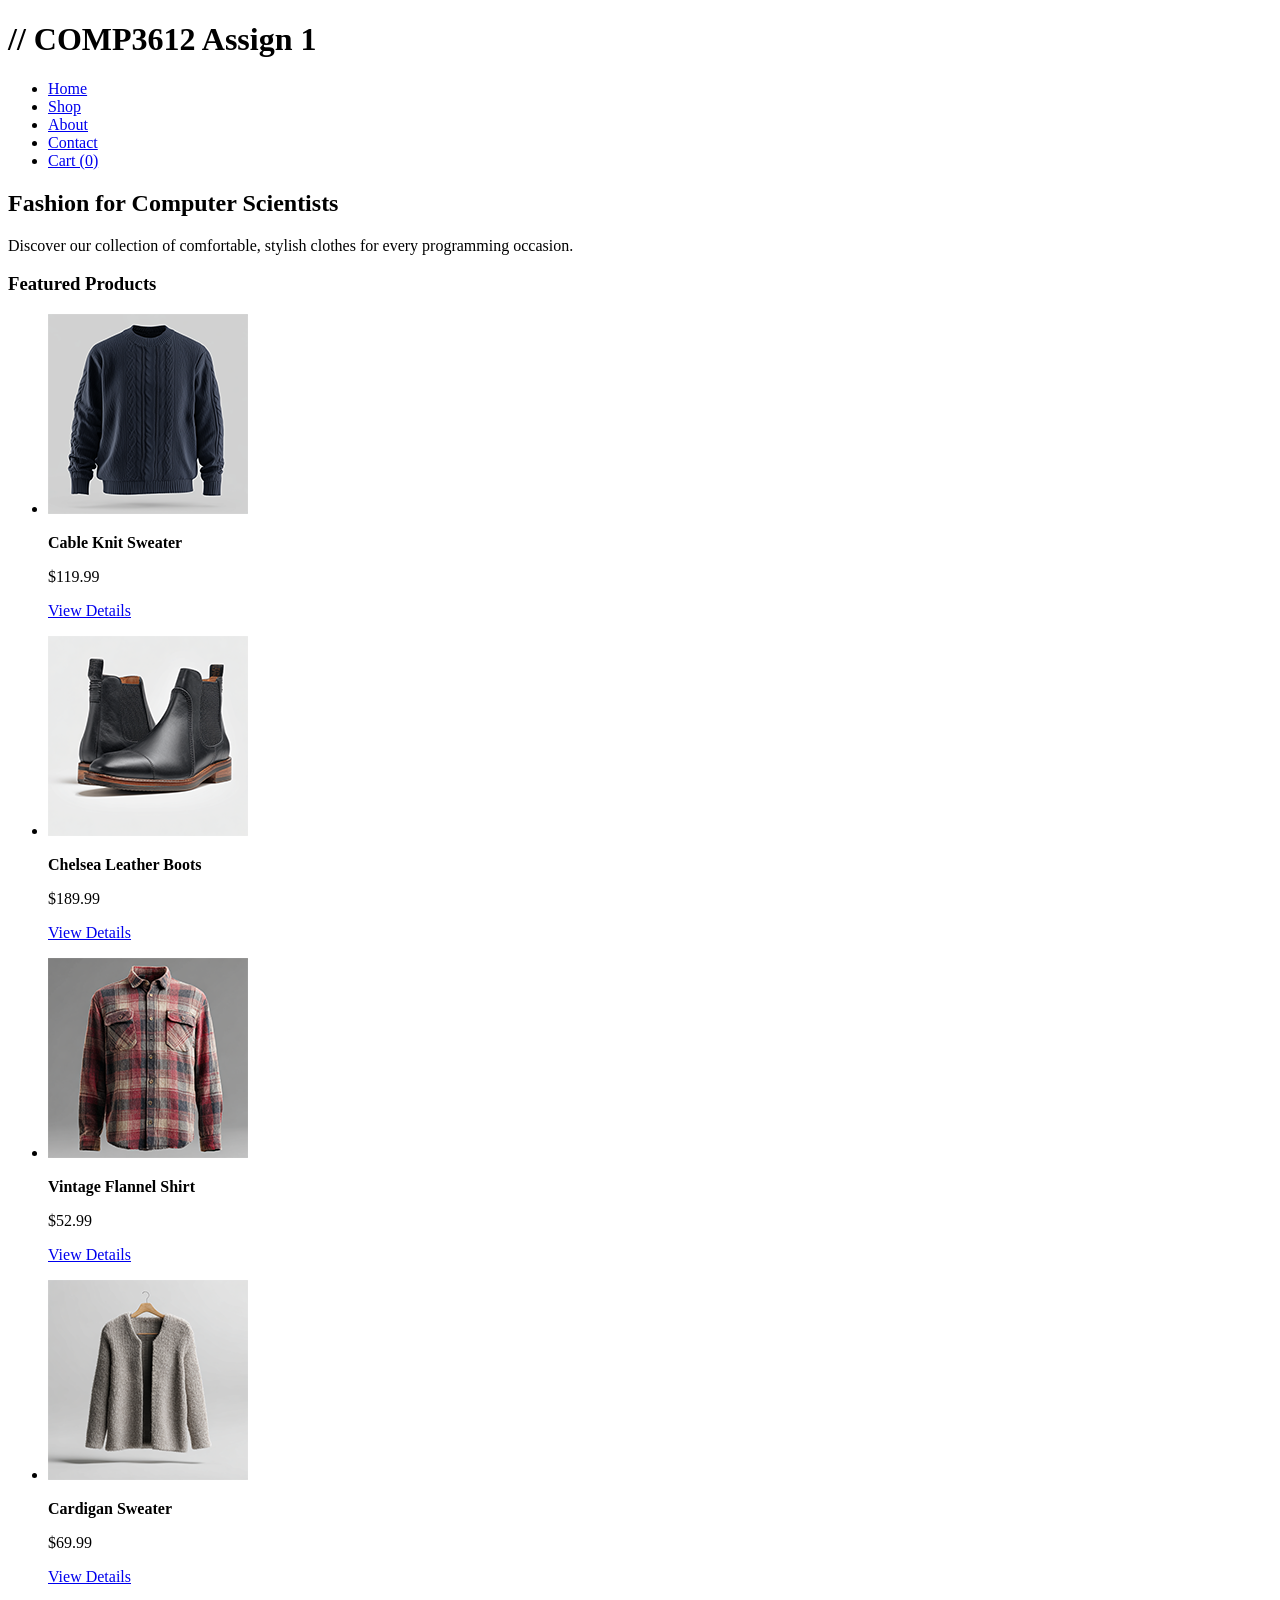
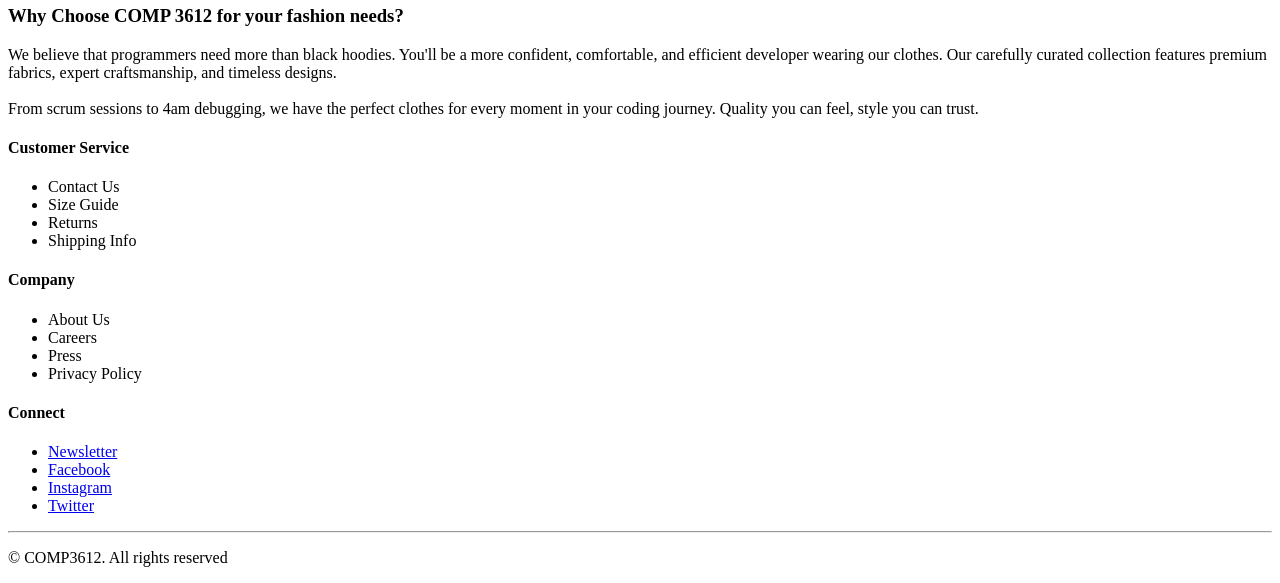
==== index.html @ 948bd1ad "started html code" ====
<!DOCTYPE html>
<header>
    <h1>
        // COMP3612 Assign 1
    </h1>

    <ul> 
        <li>
            <a href="index.html">Home</a>
        </li>
        <li>
            <a href="#">Shop</a>
        </li>
        <li>
            <a href="about.html">About</a>
        </li>
        <li>
            <a href="#">Contact</a>
        </li>
        <li>
            <a href="#">Cart (0)</a>
        </li>
    </ul>
</header>

<section>
    <h2>
        Fashion for Computer Scientists
    </h2>
    <p>
        Discover our collection of comfortable, stylish clothes for every programming occasion.
    </p>
</section>

<section>
    <h3>
        Featured Products
    </h3>

    <ul>
        <li>
            <img src="data/images/003-small-front.png" alt="Cable Knit Sweater">
            <p>
                <strong>
                    Cable Knit Sweater
                </strong>
            </p>
            <p>
                $119.99
            </p>
            <p>
                <a href="product.html">View Details</a>
            </p>
        </li>
        <li>
            <img src="data/images/008-small-front.png" alt="Chelsea Leather Boots">
            <p>
                <strong>
                    Chelsea Leather Boots
                </strong>
            </p>
            <p>
                $189.99
            </p>
            <p>
                <a href="#">View Details</a>
            </p>
        </li>
        <li>
            <img src="data/images/011-small-front.png" alt="Vintage Flannel Shirt">
            <p>
                <strong>
                    Vintage Flannel Shirt
                </strong>
            </p>
            <p>
                $52.99
            </p>
            <p>
                <a href="#">View Details</a>
            </p>
        </li>
        <li>
            <img src="data/images/009-small-front.png" alt="Cardigan Sweater">
            <p>
                <strong>
                    Cardigan Sweater
                </strong>
            </p>
            <p>
                $69.99
            </p>
            <p>
                <a href="#">View Details</a>
            </p>
        </li>
    </ul>
</section>

<section>
    <h3>
        Why Choose COMP 3612 for your fashion needs?
    </h3>
    <p>
        We believe that programmers need more than black hoodies. You'll be a more confident, comfortable, and efficient developer wearing our clothes. Our carefully curated collection features premium fabrics, expert craftsmanship, and timeless designs. 
        <br> <br>
        From scrum sessions to 4am debugging, we have the perfect clothes for every moment in your coding journey. Quality you can feel, style you can trust.
    </p>
</section>

<footer>
    <h4>
        Customer Service
    </h4>

    <ul>
        <li>
            Contact Us
        </li>
        <li>
            Size Guide
        </li>
        <li>
            Returns
        </li>
        <li>
            Shipping Info
        </li>
    </ul>

    <h4>
        Company
    </h4>

    <ul>
        <li>
            About Us
        </li>
        <li>
            Careers
        </li>
        <li>
            Press
        </li>
        <li>
            Privacy Policy
        </li>
    </ul>

    <h4>
        Connect
    </h4>

    <ul>
        <li>
            <a href="https://www.youtube.com/watch?v=dQw4w9WgXcQ">Newsletter</a>
        </li>
        <li>
            <a href="#">Facebook</a>
        </li>
        <li>
            <a href="#">Instagram</a>
        </li>
        <li>
            <a href="#">Twitter</a>
        </li>
    </ul>

    <hr/>

    <p>&copy; COMP3612. All rights reserved</p>
</footer>
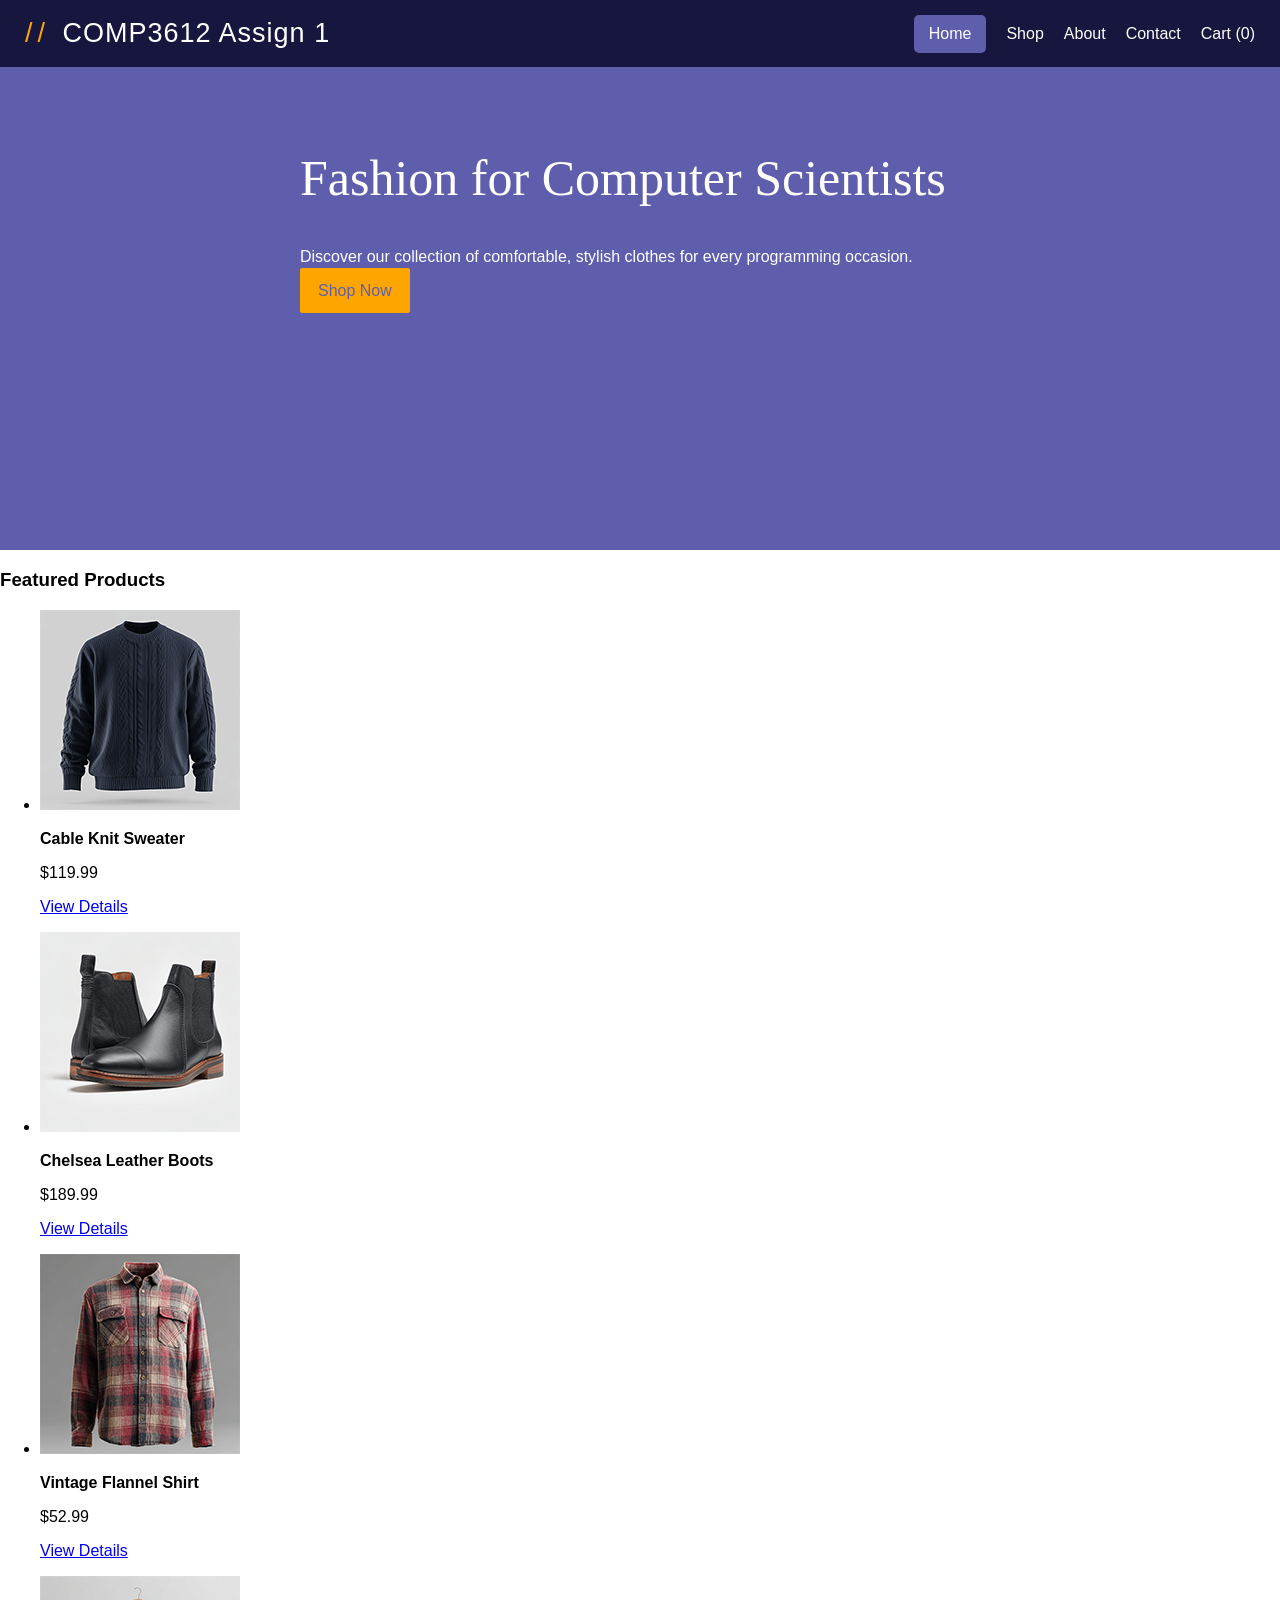
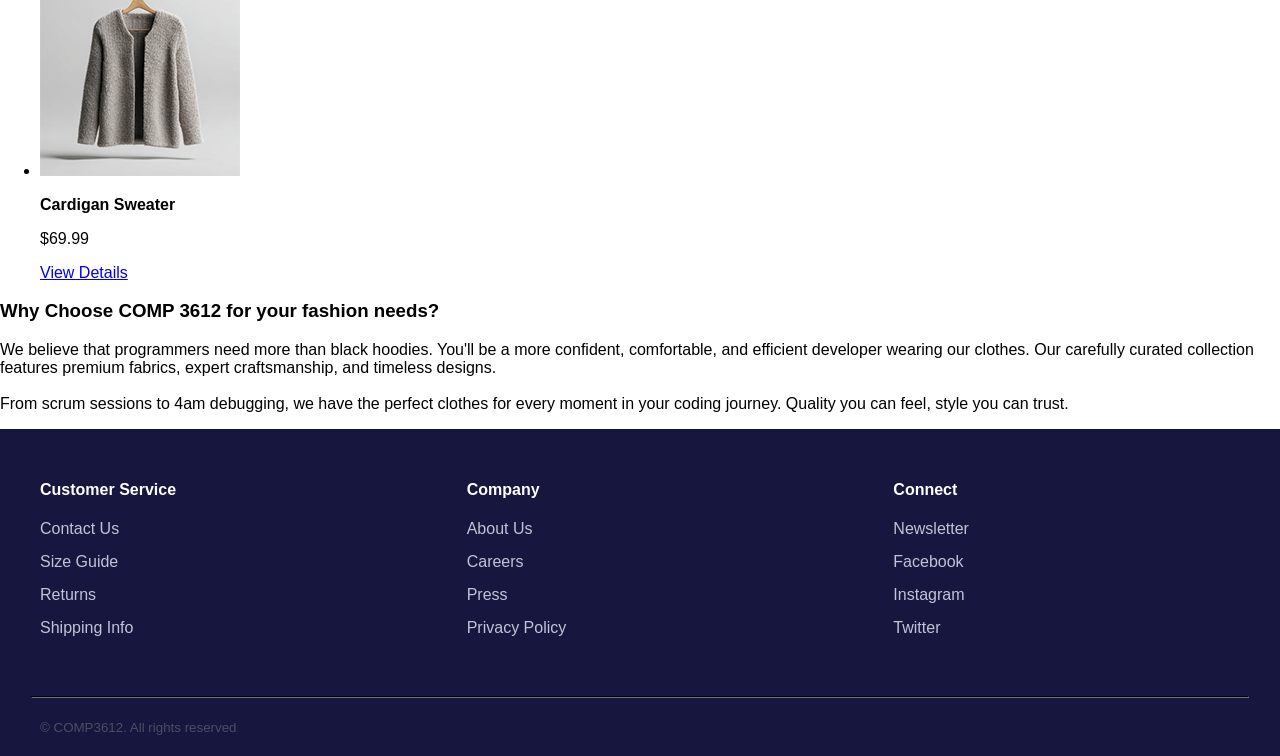
==== commit 80f8f73f: "started css" ====
--- a/index.html
+++ b/index.html
@@ -1,35 +1,32 @@
 <!DOCTYPE html>
+<link href="a1_styles.css" rel="stylesheet">
+
 <header>
     <h1>
-        // COMP3612 Assign 1
+        <span>
+            //
+        </span>
+        COMP3612 Assign 1
     </h1>
-
-    <ul> 
-        <li>
-            <a href="index.html">Home</a>
-        </li>
-        <li>
-            <a href="#">Shop</a>
-        </li>
-        <li>
-            <a href="about.html">About</a>
-        </li>
-        <li>
-            <a href="#">Contact</a>
-        </li>
-        <li>
-            <a href="#">Cart (0)</a>
-        </li>
-    </ul>
+<span>
+    <nav> 
+        <a id="home" href="index.html">Home</a>           
+        <a href="#">Shop</a>
+        <a href="about.html">About</a>
+        <a href="#">Contact</a>
+        <a href="#">Cart (0)</a>
+    </nav>
+</span>
 </header>
 
-<section>
+<section id = "hero">
     <h2>
         Fashion for Computer Scientists
     </h2>
     <p>
         Discover our collection of comfortable, stylish clothes for every programming occasion.
     </p>
+    <a href="product.html">Shop Now</a>
 </section>
 
 <section>
@@ -109,64 +106,71 @@
 </section>
 
 <footer>
-    <h4>
-        Customer Service
-    </h4>
+    <nav>
+        <ul>
+            <li>
+                <h4>
+                    Customer Service
+                </h4>
+            </li>
+            <li>
+                <a href="#">Contact Us</a>
+            </li>
+            <li>
+                <a href="#">Size Guide</a>
+            </li>
+            <li>
+                <a href="#">Returns</a>
+            </li>
+            <li>
+                <a href="#">Shipping Info</a>
+            </li>
+        </ul>
 
-    <ul>
-        <li>
-            Contact Us
-        </li>
-        <li>
-            Size Guide
-        </li>
-        <li>
-            Returns
-        </li>
-        <li>
-            Shipping Info
-        </li>
-    </ul>
-
-    <h4>
-        Company
-    </h4>
-
-    <ul>
-        <li>
-            About Us
-        </li>
-        <li>
-            Careers
-        </li>
-        <li>
-            Press
-        </li>
-        <li>
-            Privacy Policy
-        </li>
-    </ul>
-
-    <h4>
-        Connect
-    </h4>
-
-    <ul>
-        <li>
-            <a href="https://www.youtube.com/watch?v=dQw4w9WgXcQ">Newsletter</a>
-        </li>
-        <li>
-            <a href="#">Facebook</a>
-        </li>
-        <li>
-            <a href="#">Instagram</a>
-        </li>
-        <li>
-            <a href="#">Twitter</a>
-        </li>
-    </ul>
+        <ul>
+            <li>
+                <h4>
+                    Company
+                </h4>
+            </li>
+            <li>
+                <a href="#">About Us</a>
+            </li>
+            <li>
+                <a href="#">Careers</a>
+            </li>
+            <li>
+                <a href="#">Press</a>
+            </li>
+            <li>
+                <a href="#">Privacy Policy</a>
+            </li>
+        </ul>
+        
+        <ul>
+            <li>
+                <h4>
+                    Connect
+                </h4>
+            </li>
+            <li>
+                <a href="https://www.youtube.com/watch?v=dQw4w9WgXcQ">Newsletter</a>
+            </li>
+            <li>
+                <a href="#">Facebook</a>
+            </li>
+            <li>
+                <a href="#">Instagram</a>
+            </li>
+            <li>
+                <a href="#">Twitter</a>
+            </li>
+        </ul>
+    </nav>
 
     <hr/>
 
-    <p>&copy; COMP3612. All rights reserved</p>
+    <small>
+        &copy; COMP3612. All rights reserved
+    </small>
 </footer>
--- a/a1_styles.css
+++ b/a1_styles.css
@@ -0,0 +1,115 @@
+/* header */
+header {
+    background-color: rgb(22, 22, 63);
+    color: white;
+    display: flex;
+    justify-content: space-between;
+    align-items: center;
+    padding: 0px 25px;
+}
+h1 span {
+    color: orange;
+    letter-spacing: 5px;
+}
+
+h1 {
+    letter-spacing: 1px;
+    font-weight: normal;
+    font-family: 'Montserrat', sans-serif;
+    font-size: 27px;
+}
+
+nav {
+    display: flex;
+    text-align: right;
+}
+nav a{
+    color: white;
+    text-decoration: none;
+    padding-top: 10px;
+    padding-left: 20px;
+}
+
+#home, #about {
+    background-color: rgb(94, 94, 172);
+    border: solid rgb(94, 94, 172) 5px;
+    border-radius: 5px;
+    padding:5px 10px;
+}
+body {
+    margin: 0px;
+    font-family: sans-serif;
+}
+
+/* footer */
+footer {
+    background-color: rgb(22, 22, 63);
+    color: rgb(195, 195, 215);
+    padding-bottom: 20px;
+    padding-top: 15px;
+}
+
+footer h4 {
+    color: white;
+    margin-bottom: 6px;
+}
+
+footer nav {
+    display: flex;
+    justify-content: space-between;
+}
+
+footer hr {
+    width: 95%;
+    border-color: rgb(42, 42, 54);
+    margin-top: 28px;
+    margin-bottom: 20px;
+}
+
+small {
+    color: rgb(77, 77, 99);
+    padding-left: 40px;
+}
+
+footer a {
+    color: rgb(195, 195, 215);
+    margin-left: -20px
+}
+
+footer ul {
+    list-style: none;
+    text-align: left;
+    width: 50%;
+}
+
+footer li {
+    padding-bottom: 15px;
+}
+
+/* */
+#hero {
+    background-color: rgb(94, 94, 172);
+    padding-top: 40px;
+    padding-left: 300px;
+    padding-bottom: 250px;
+    color: white;
+}
+#hero h2 {
+    font-family: 'Times New Roman', Times, serif;
+    font-size: 50px;
+    font-weight: normal;
+
+}
+
+#hero p {
+
+}
+
+#hero a {
+    padding: 9px 13px;
+    background-color: orange;
+    border: solid orange 5px;
+    border-radius: 3px;
+    color: rgb(94, 94, 172);
+    text-decoration: none;
+}
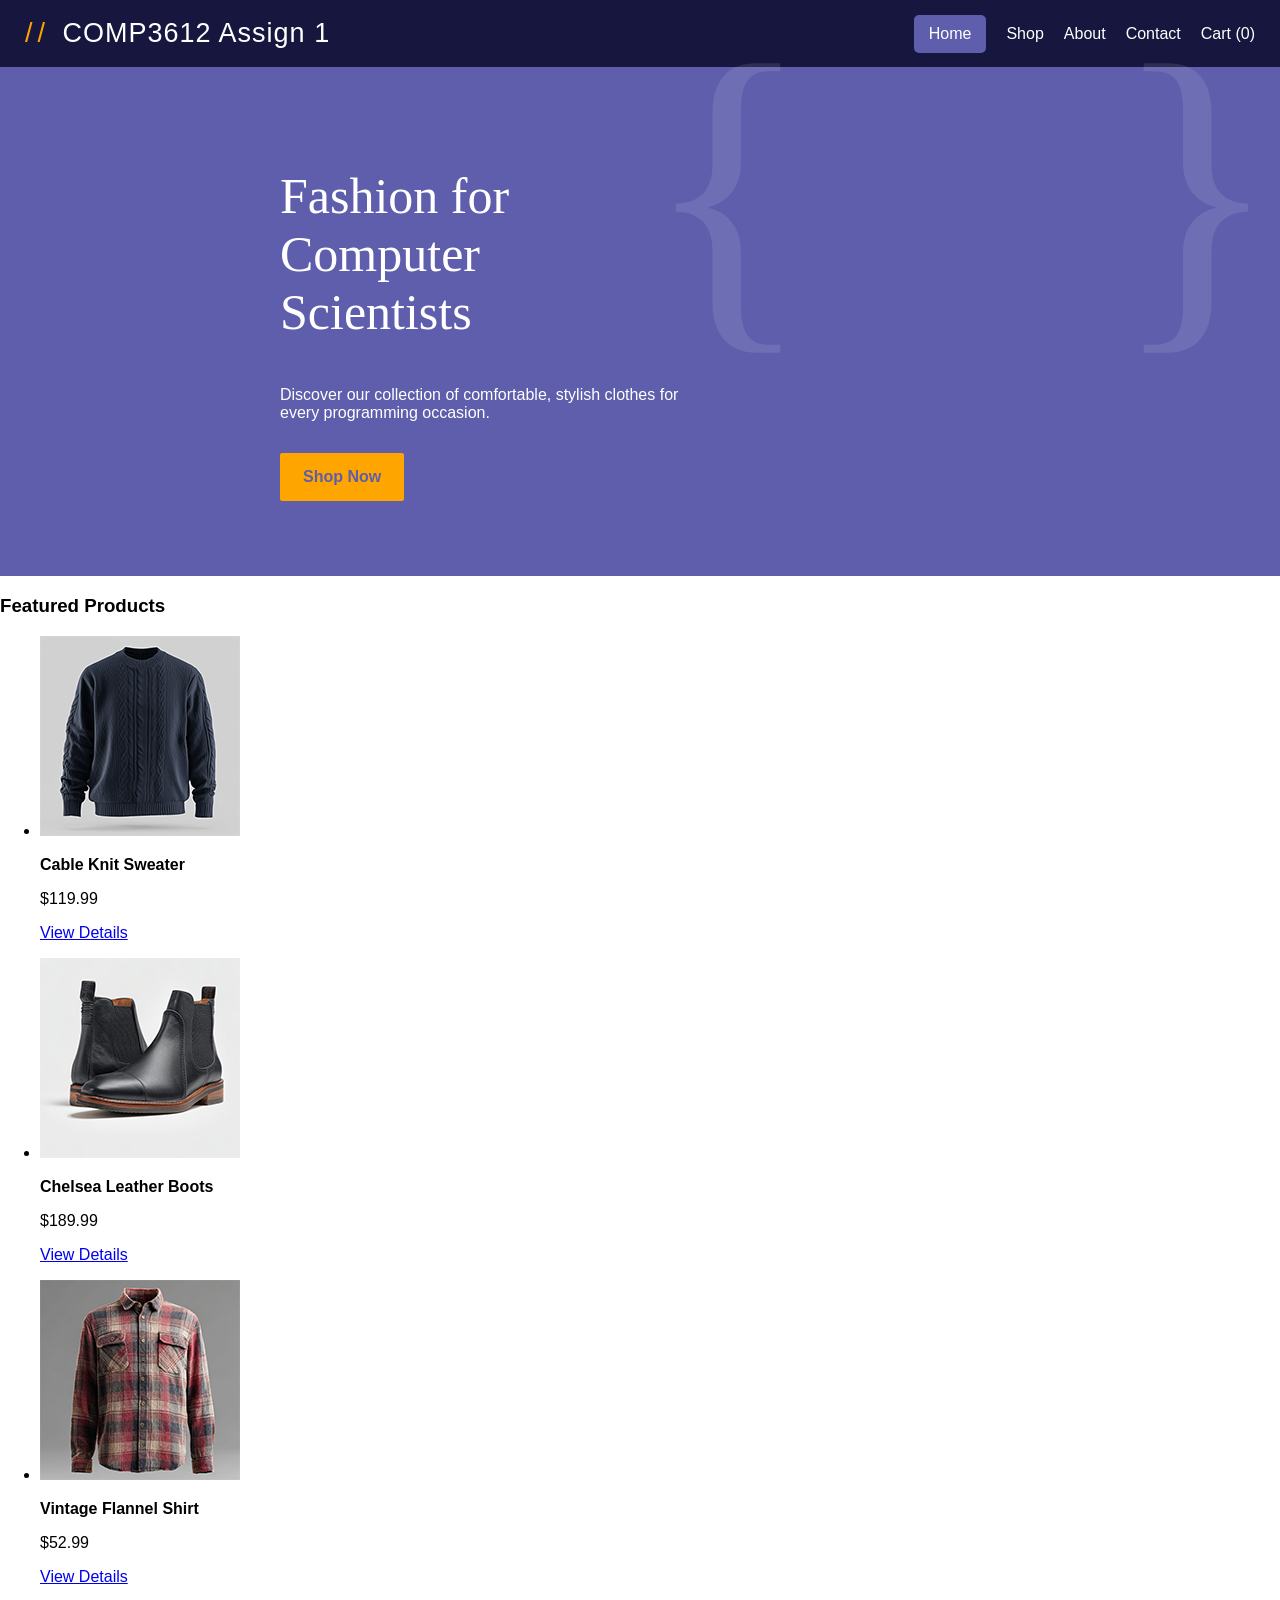
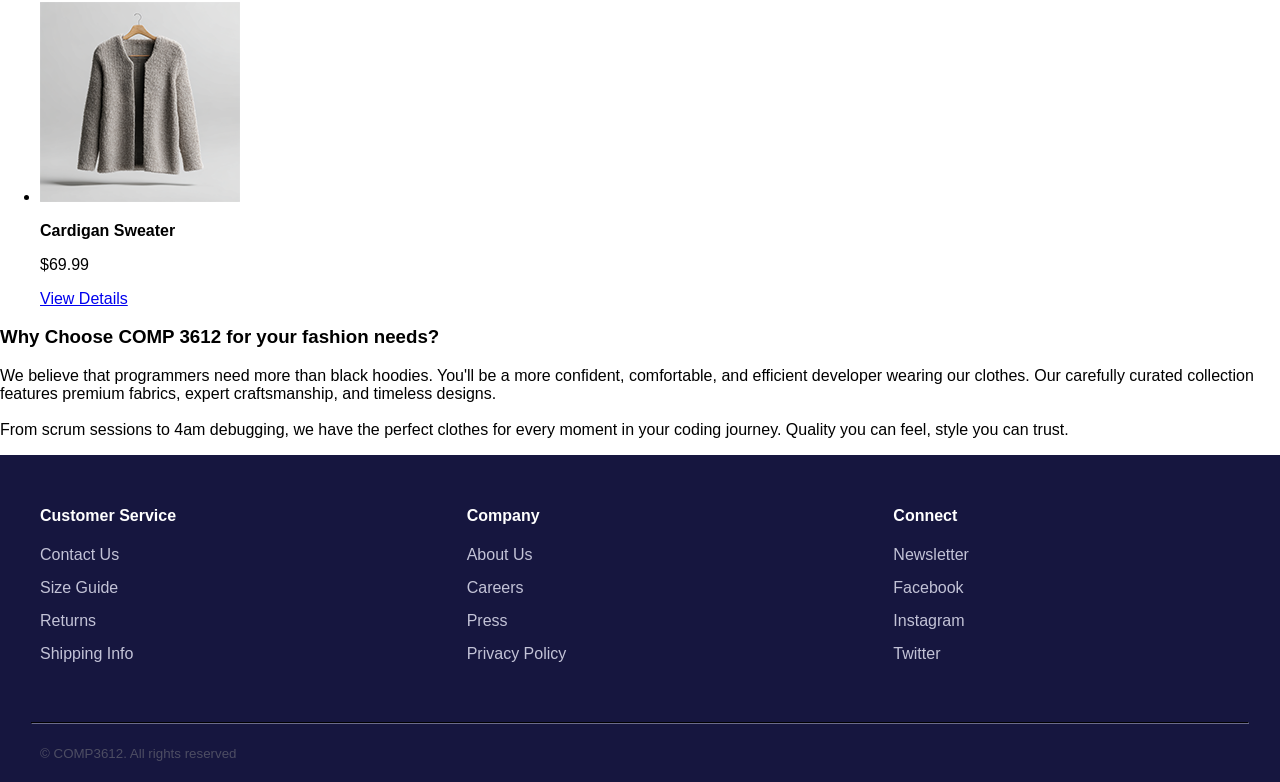
==== commit eee5437e: "implemented brackets decoration" ====
--- a/index.html
+++ b/index.html
@@ -20,13 +20,18 @@
 </header>
 
 <section id = "hero">
-    <h2>
-        Fashion for Computer Scientists
-    </h2>
+    <div>
+        <h2>
+            Fashion for <br> Computer <br> Scientists
+        </h2>
+        <p id = brackets>
+            {}
+        </p>
+    </div>
     <p>
-        Discover our collection of comfortable, stylish clothes for every programming occasion.
+        Discover our collection of comfortable, stylish clothes for <br> every programming occasion.
     </p>
-    <a href="product.html">Shop Now</a>
+    <a href="product.html"><strong>Shop Now</strong></a>
 </section>
 
 <section>
--- a/a1_styles.css
+++ b/a1_styles.css
@@ -90,26 +90,50 @@
 #hero {
     background-color: rgb(94, 94, 172);
     padding-top: 40px;
-    padding-left: 300px;
-    padding-bottom: 250px;
+    padding-left: 280px;
+    padding-bottom: 90px;
     color: white;
+    
 }
 #hero h2 {
     font-family: 'Times New Roman', Times, serif;
     font-size: 50px;
     font-weight: normal;
+    margin-top: 60px;
+    margin-bottom: 10px;
+}
+
+#hero div {
+    display: flex;
+    justify-content: space-between;
+    gap: 2px;
 
 }
 
 #hero p {
-
+    color: white;
+    padding-bottom: 30px;
 }
 
 #hero a {
-    padding: 9px 13px;
+    padding: 12px 20px 13px;
     background-color: orange;
-    border: solid orange 5px;
+    border: solid orange 3px;
     border-radius: 3px;
     color: rgb(94, 94, 172);
     text-decoration: none;
+}
+
+#brackets {
+    text-align: right;
+    font-family:Cambria, Cochin, Georgia, Times, 'Times New Roman', serif;
+    margin-right: 50px;
+    font-size: 350px;
+    opacity: 10%;
+    margin-left: -50px;
+    margin-bottom: -50px;
+    margin-top: -120px;
+    margin-right: -300px;
+    width: 100%;
+    letter-spacing: 300px;
 }
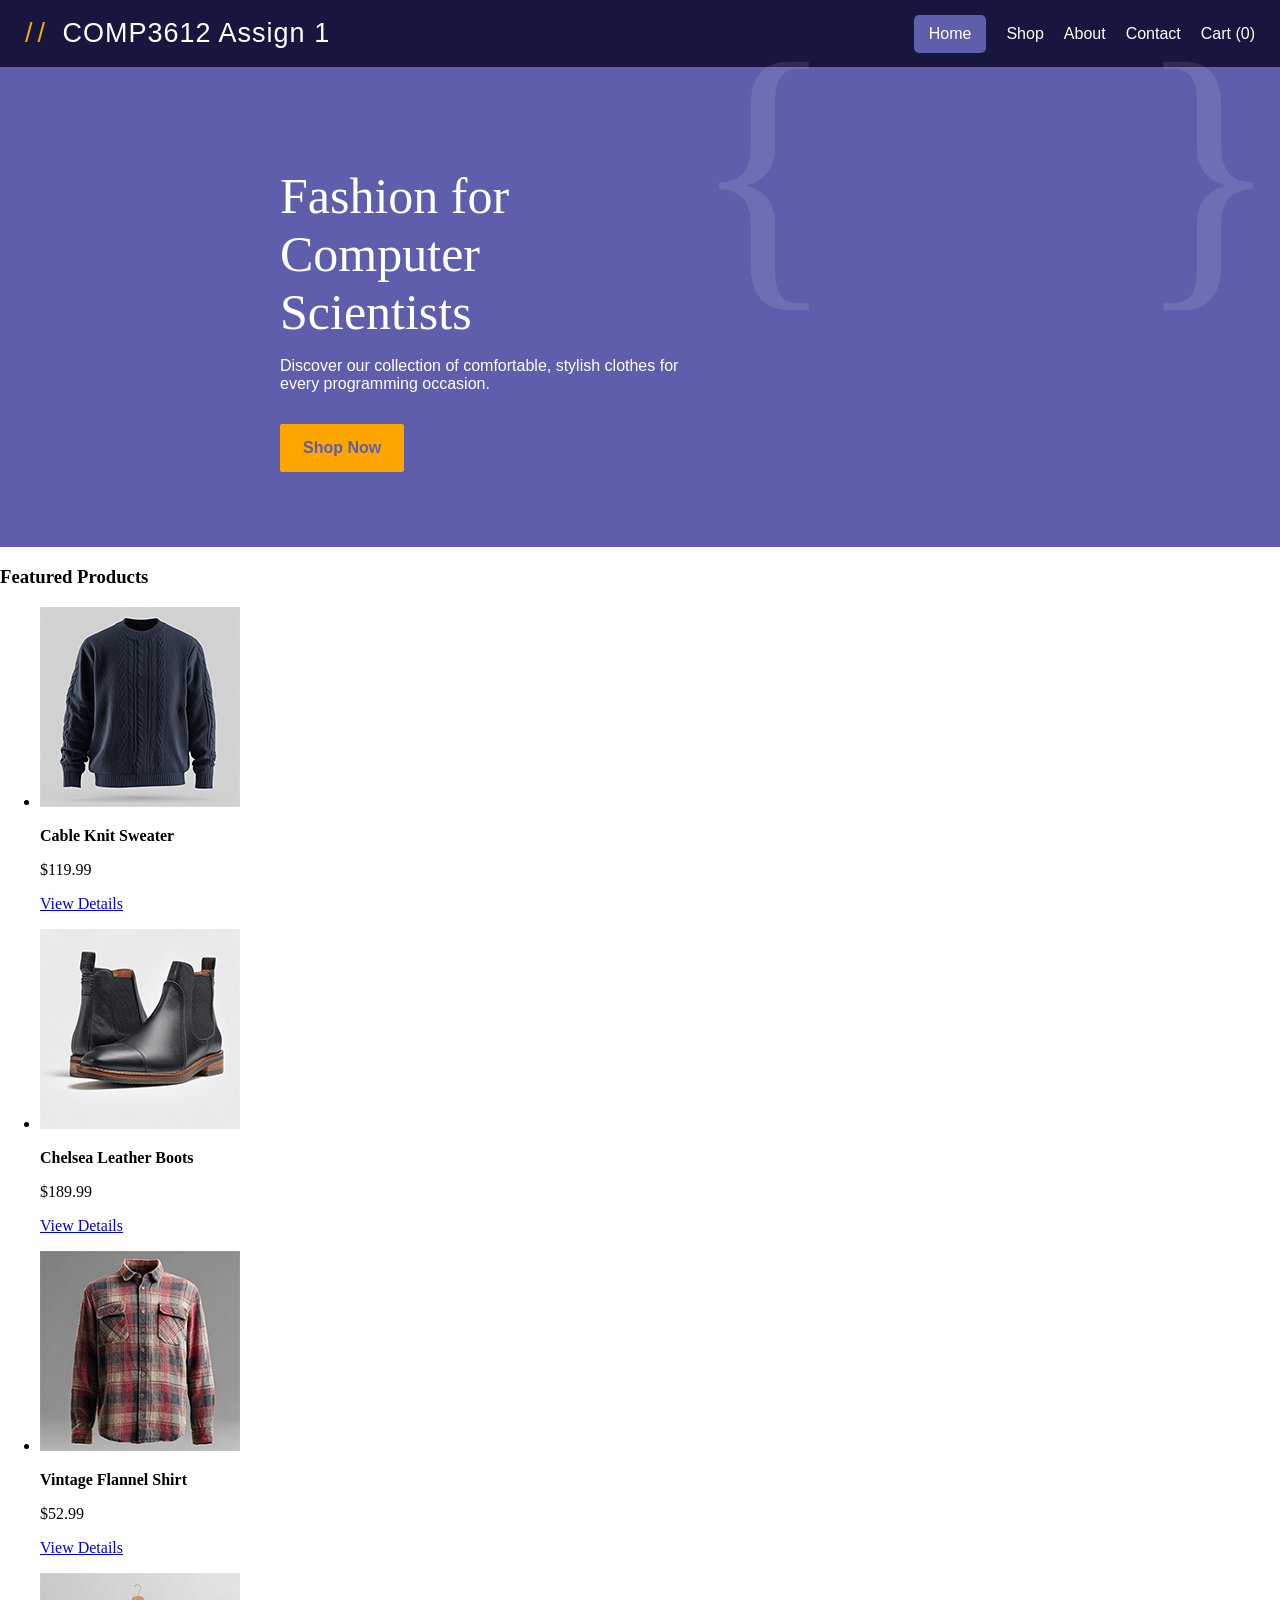
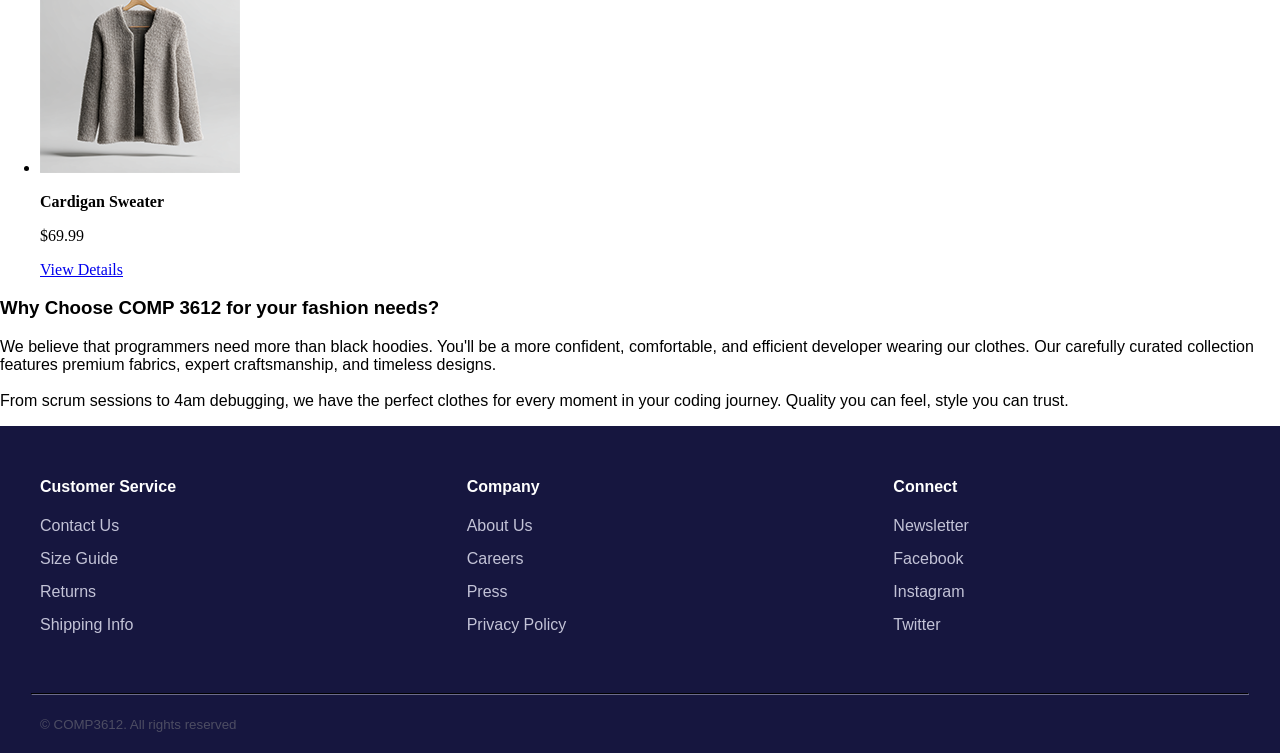
==== commit a6926f31: "slight fixes to bracket layout and button" ====
--- a/index.html
+++ b/index.html
@@ -31,10 +31,10 @@
     <p>
         Discover our collection of comfortable, stylish clothes for <br> every programming occasion.
     </p>
-    <a href="product.html"><strong>Shop Now</strong></a>
+    <a href="#"><strong>Shop Now</strong></a>
 </section>
 
-<section>
+<section id="featured-products">
     <h3>
         Featured Products
     </h3>
--- a/a1_styles.css
+++ b/a1_styles.css
@@ -100,7 +100,7 @@
     font-size: 50px;
     font-weight: normal;
     margin-top: 60px;
-    margin-bottom: 10px;
+    margin-bottom: 0px;
 }
 
 #hero div {
@@ -124,16 +124,26 @@
     text-decoration: none;
 }
 
+#hero a:hover {
+    background-color: rgb(184, 119, 0);
+    color: rgb(22, 22, 63);
+    border-color: rgb(184, 119, 0);
+}
+
 #brackets {
     text-align: right;
     font-family:Cambria, Cochin, Georgia, Times, 'Times New Roman', serif;
-    margin-right: 50px;
-    font-size: 350px;
+    font-size: 300px;
     opacity: 10%;
     margin-left: -50px;
     margin-bottom: -50px;
-    margin-top: -120px;
+    margin-top: -110px;
     margin-right: -300px;
     width: 100%;
-    letter-spacing: 300px;
+    letter-spacing: 1em;
+    pointer-events: none;
+}
+
+#featured-products {
+    font-family: 'Times New Roman', Times, serif;
 }
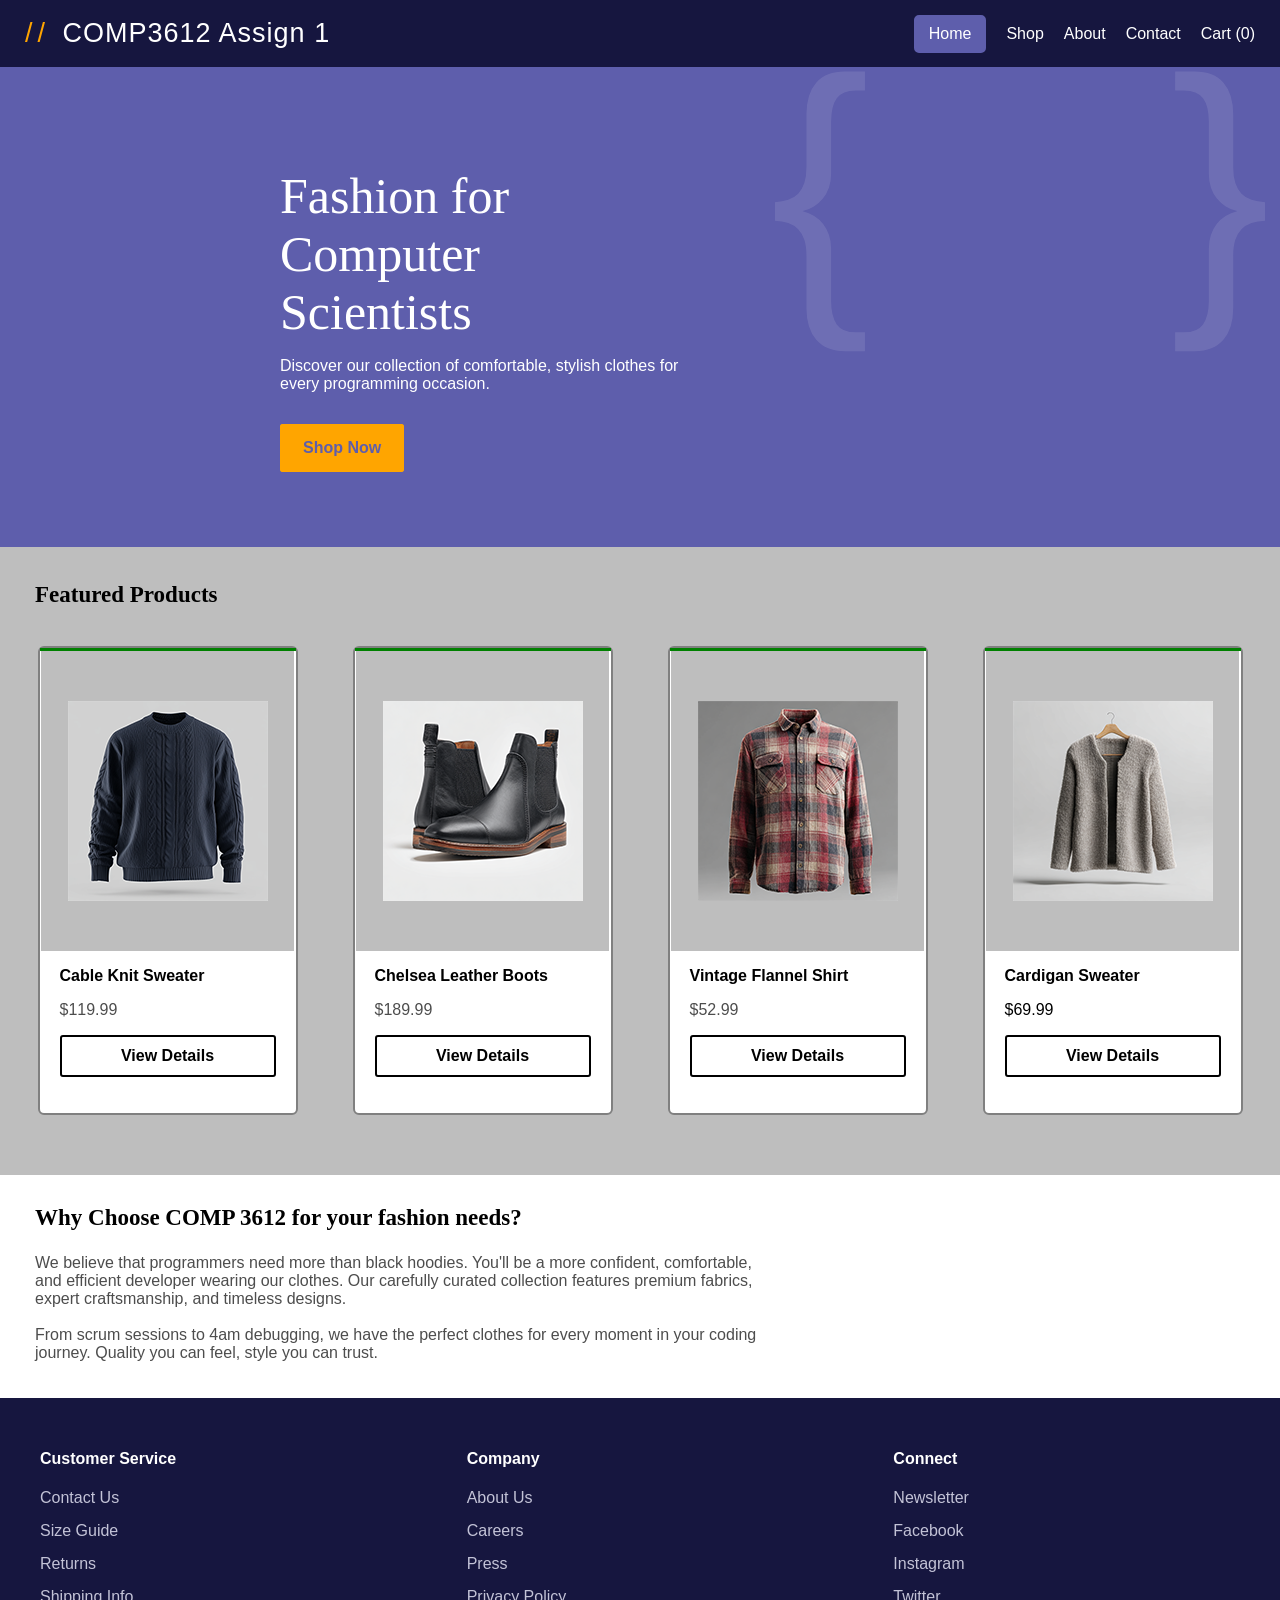
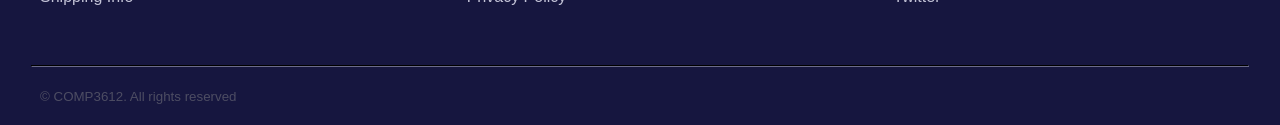
==== commit 3316b673: "mostly finished format of index. will edit font and colours." ====
--- a/index.html
+++ b/index.html
@@ -39,50 +39,54 @@
         Featured Products
     </h3>
 
-    <ul>
+    <ul class="box">
         <li>
+            <div class="coloured-bar"></div>
             <img src="data/images/003-small-front.png" alt="Cable Knit Sweater">
             <p>
                 <strong>
                     Cable Knit Sweater
                 </strong>
             </p>
-            <p>
+            <p class="price">
                 $119.99
             </p>
             <p>
-                <a href="product.html">View Details</a>
+                <strong><a href="product.html">View Details</a></strong>
             </p>
         </li>
         <li>
+            <div class="coloured-bar"></div>
             <img src="data/images/008-small-front.png" alt="Chelsea Leather Boots">
             <p>
                 <strong>
                     Chelsea Leather Boots
                 </strong>
             </p>
-            <p>
+            <p class="price">
                 $189.99
             </p>
             <p>
-                <a href="#">View Details</a>
+                <strong><a href="#">View Details</a></strong>
             </p>
         </li>
         <li>
+            <div class="coloured-bar"></div>
             <img src="data/images/011-small-front.png" alt="Vintage Flannel Shirt">
             <p>
                 <strong>
                     Vintage Flannel Shirt
                 </strong>
             </p>
-            <p>
+            <p class="price">
                 $52.99
             </p>
             <p>
-                <a href="#">View Details</a>
+                <strong><a href="#">View Details</a></strong>
             </p>
         </li>
         <li>
+            <div class="coloured-bar"></div>
             <img src="data/images/009-small-front.png" alt="Cardigan Sweater">
             <p>
                 <strong>
@@ -93,13 +97,13 @@
                 $69.99
             </p>
             <p>
-                <a href="#">View Details</a>
+                <strong><a href="#">View Details</a></strong>
             </p>
         </li>
     </ul>
 </section>
 
-<section>
+<section id="home-about">
     <h3>
         Why Choose COMP 3612 for your fashion needs?
     </h3>
--- a/a1_styles.css
+++ b/a1_styles.css
@@ -93,7 +93,7 @@
     padding-left: 280px;
     padding-bottom: 90px;
     color: white;
-    
+
 }
 #hero h2 {
     font-family: 'Times New Roman', Times, serif;
@@ -107,7 +107,8 @@
     display: flex;
     justify-content: space-between;
     gap: 2px;
-
+    overflow-x: clip;
+    position: relative;
 }
 
 #hero p {
@@ -131,19 +132,112 @@
 }
 
 #brackets {
-    text-align: right;
-    font-family:Cambria, Cochin, Georgia, Times, 'Times New Roman', serif;
+    font-family:Arial, Helvetica, sans-serif;
     font-size: 300px;
     opacity: 10%;
-    margin-left: -50px;
-    margin-bottom: -50px;
-    margin-top: -110px;
-    margin-right: -300px;
-    width: 100%;
+    margin-top: -95px;
+    margin-left: 490px;
     letter-spacing: 1em;
     pointer-events: none;
+    position: absolute;
+    overflow: hidden;
 }
 
 #featured-products {
     font-family: 'Times New Roman', Times, serif;
+    background-color: rgb(190, 190, 190);
+    padding-top: 12px;
+    padding-bottom: 60px;
+}
+
+#featured-products h3 {
+    padding-left: 35px;
+}
+
+#featured-products .box {
+    list-style: none;
+    padding: 0;
+    margin: 0;
+    font-family: sans-serif;
+    display: flex;
+    justify-content: center;
+    flex-wrap: wrap;
+    padding-top: 15px;
+    gap: 55px;
+    
+}
+
+#featured-products .box p {
+    padding-left: 20px;
+    padding-right: 20px;
+}
+
+#featured-products .box li {
+    background-color: white;
+    width: 20%;
+    height: 465px;
+    padding: 0px;   
+    border: solid gray 2px;
+    border-radius: 6px; 
+    text-align: left; 
+}
+
+#featured-products .box li:hover {
+    border: solid black 2px;
+}
+
+#featured-products .box img {
+    max-width: 100%;
+    display: block;
+    margin: auto;
+    background-color: rgb(190, 190, 190);
+    padding: 50px 26.5px ;
+}
+
+#featured-products .box a {
+    display: block;
+    text-align: center;
+    text-decoration: none;
+    background-color: white;
+    border: solid black 2px;
+    border-radius: 3px;
+    color: black;
+    padding: 10px;
+}
+
+#featured-products .box a:hover {
+    color: white;
+    background-color: black;
+}
+
+#featured-products .price {
+    color: rgb(77, 77, 77);
+}
+
+#featured-products .coloured-bar {
+    background-color: green;
+    height: 3px;
+    margin-bottom: 0;
+    max-width: 100%;
+    padding-top: 0;
+}
+
+#featured-products .box li:hover .coloured-bar {
+    background-color: orange;
+}
+
+#home-about {
+    padding-left: 35px;
+    padding-bottom: 20px;
+    margin-right: 500px;
+    margin-top: 30px;
+}
+
+#home-about h3, #featured-products h3 {
+    font-family: 'Times New Roman', Times, serif;
+    font-size: 23px;
+}
+
+#home-about p {
+    color: rgb(77, 77, 77);
 }
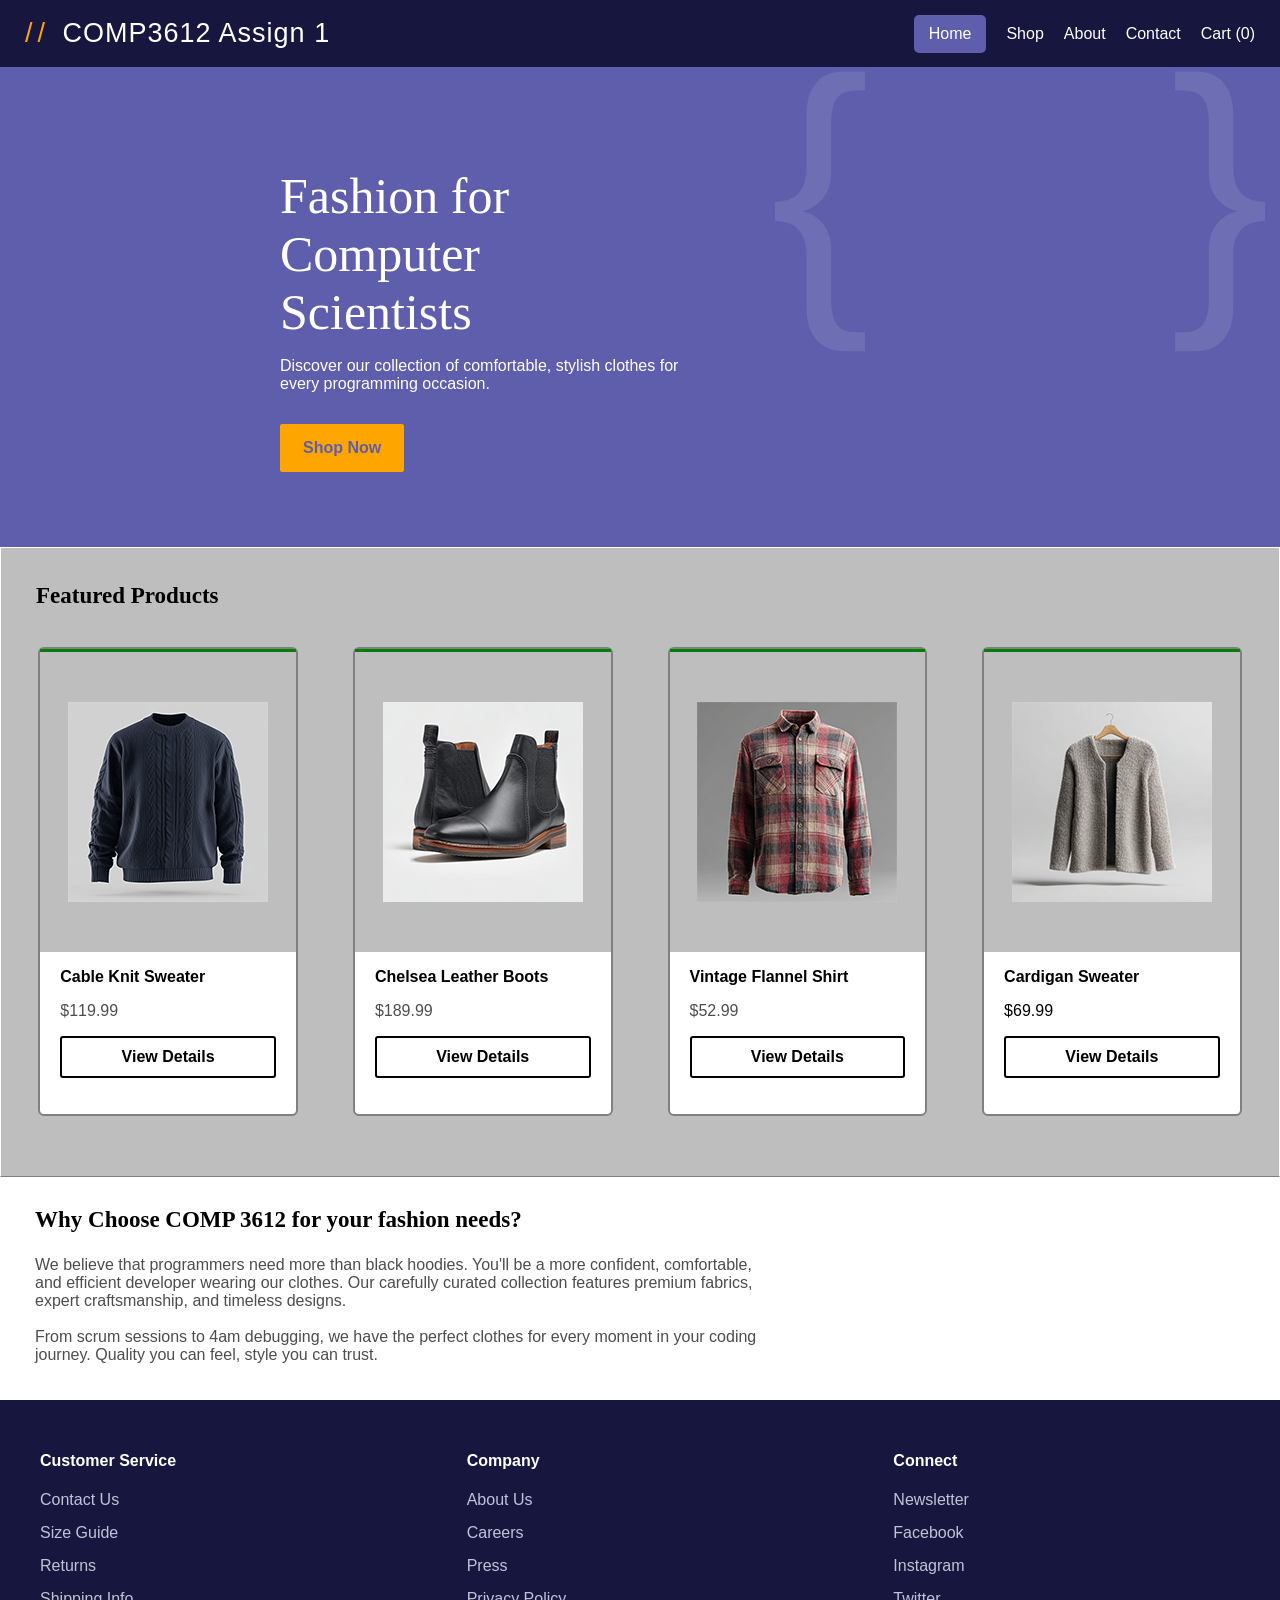
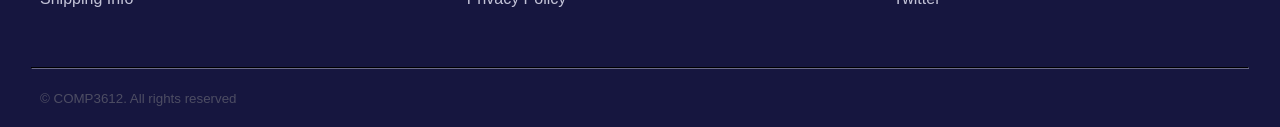
==== commit 4610ae0a: "improved product image styling" ====
--- a/index.html
+++ b/index.html
@@ -42,7 +42,9 @@
     <ul class="box">
         <li>
             <div class="coloured-bar"></div>
-            <img src="data/images/003-small-front.png" alt="Cable Knit Sweater">
+            <div class="image-wrap">
+                <img src="data/images/003-small-front.png" alt="Cable Knit Sweater">
+            </div>
             <p>
                 <strong>
                     Cable Knit Sweater
@@ -57,7 +59,9 @@
         </li>
         <li>
             <div class="coloured-bar"></div>
-            <img src="data/images/008-small-front.png" alt="Chelsea Leather Boots">
+            <div class="image-wrap">
+                <img src="data/images/008-small-front.png" alt="Chelsea Leather Boots">
+            </div>
             <p>
                 <strong>
                     Chelsea Leather Boots
@@ -72,7 +76,9 @@
         </li>
         <li>
             <div class="coloured-bar"></div>
-            <img src="data/images/011-small-front.png" alt="Vintage Flannel Shirt">
+            <div class="image-wrap">
+                <img src="data/images/011-small-front.png" alt="Vintage Flannel Shirt">
+            </div>
             <p>
                 <strong>
                     Vintage Flannel Shirt
@@ -87,7 +93,9 @@
         </li>
         <li>
             <div class="coloured-bar"></div>
-            <img src="data/images/009-small-front.png" alt="Cardigan Sweater">
+            <div class="image-wrap">
+                <img src="data/images/009-small-front.png" alt="Cardigan Sweater">
+            </div>
             <p>
                 <strong>
                     Cardigan Sweater
--- a/a1_styles.css
+++ b/a1_styles.css
@@ -148,6 +148,8 @@
     background-color: rgb(190, 190, 190);
     padding-top: 12px;
     padding-bottom: 60px;
+    border: solid white 1.5px;
+    border-bottom: solid gray 1.5px;
 }
 
 #featured-products h3 {
@@ -190,8 +192,11 @@
     max-width: 100%;
     display: block;
     margin: auto;
+}
+
+#featured-products .box .image-wrap {
     background-color: rgb(190, 190, 190);
-    padding: 50px 26.5px ;
+    padding: 50px 26px ;
 }
 
 #featured-products .box a {
